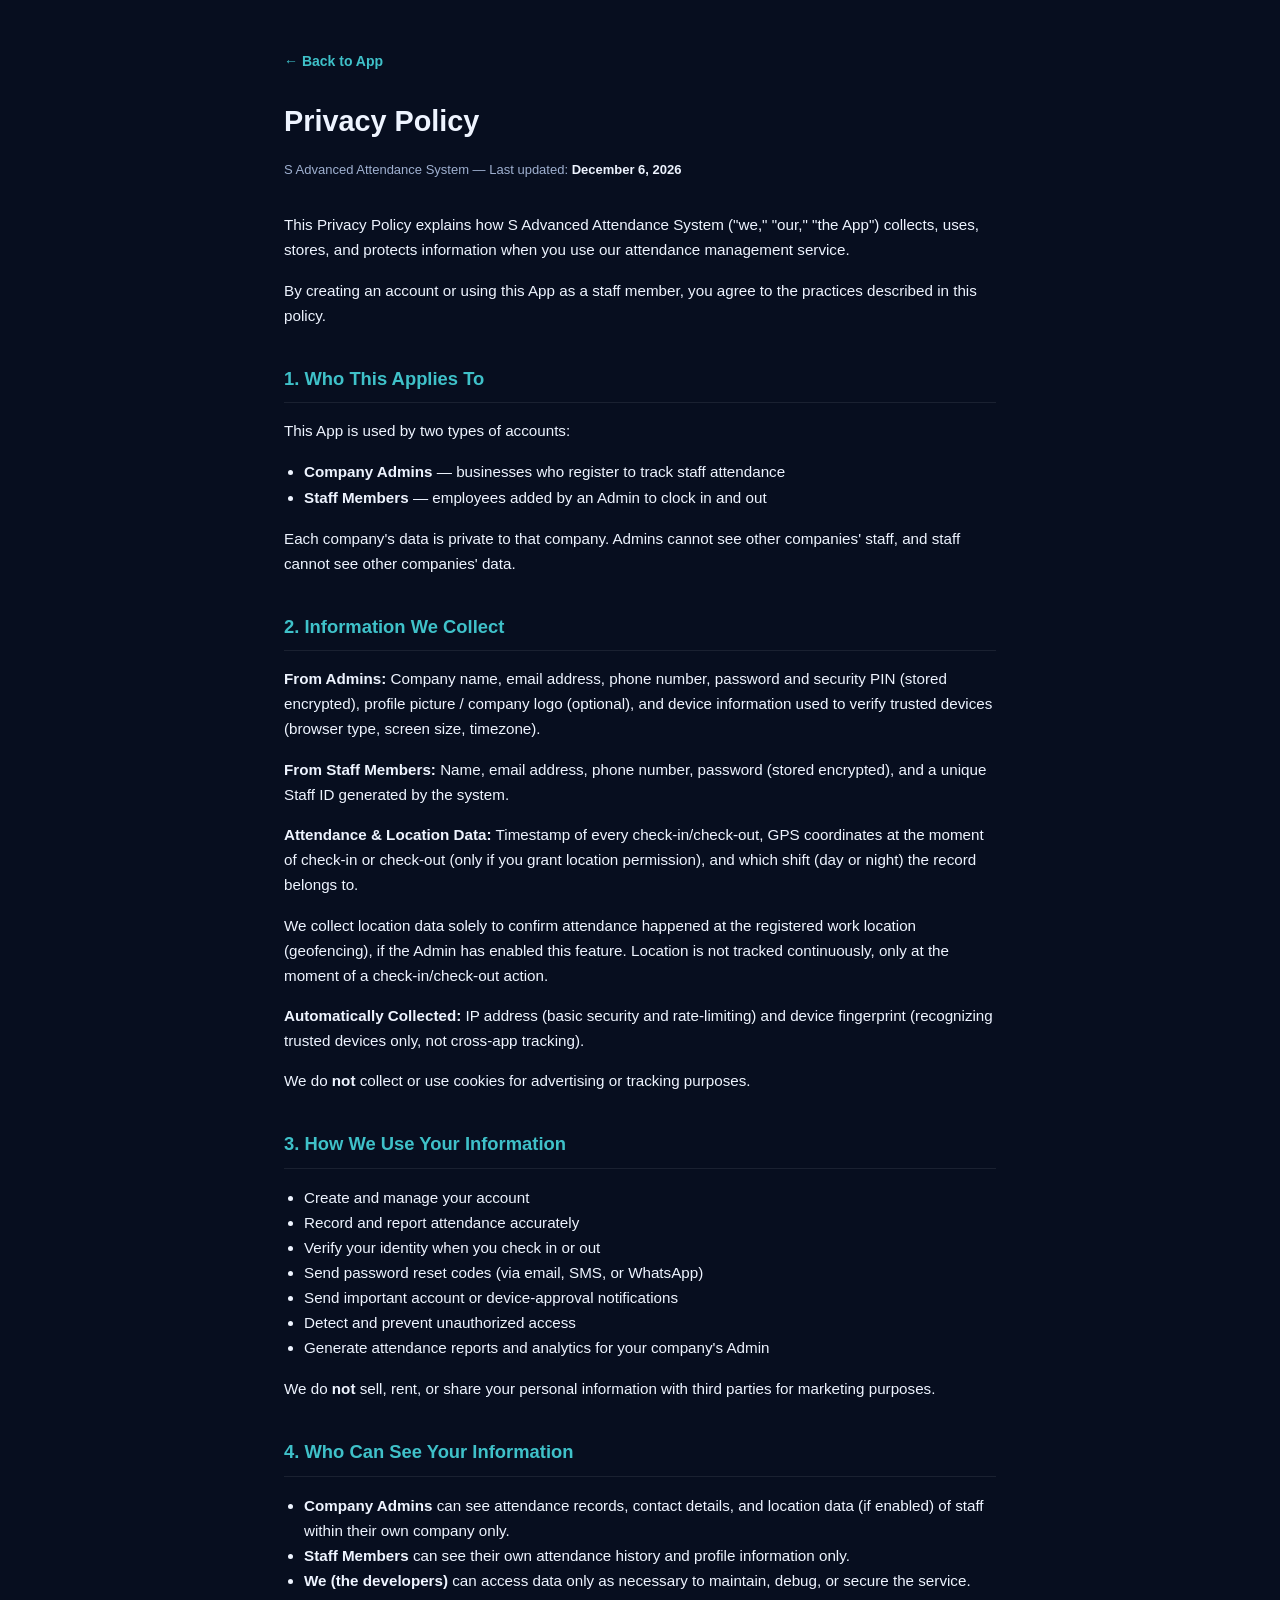
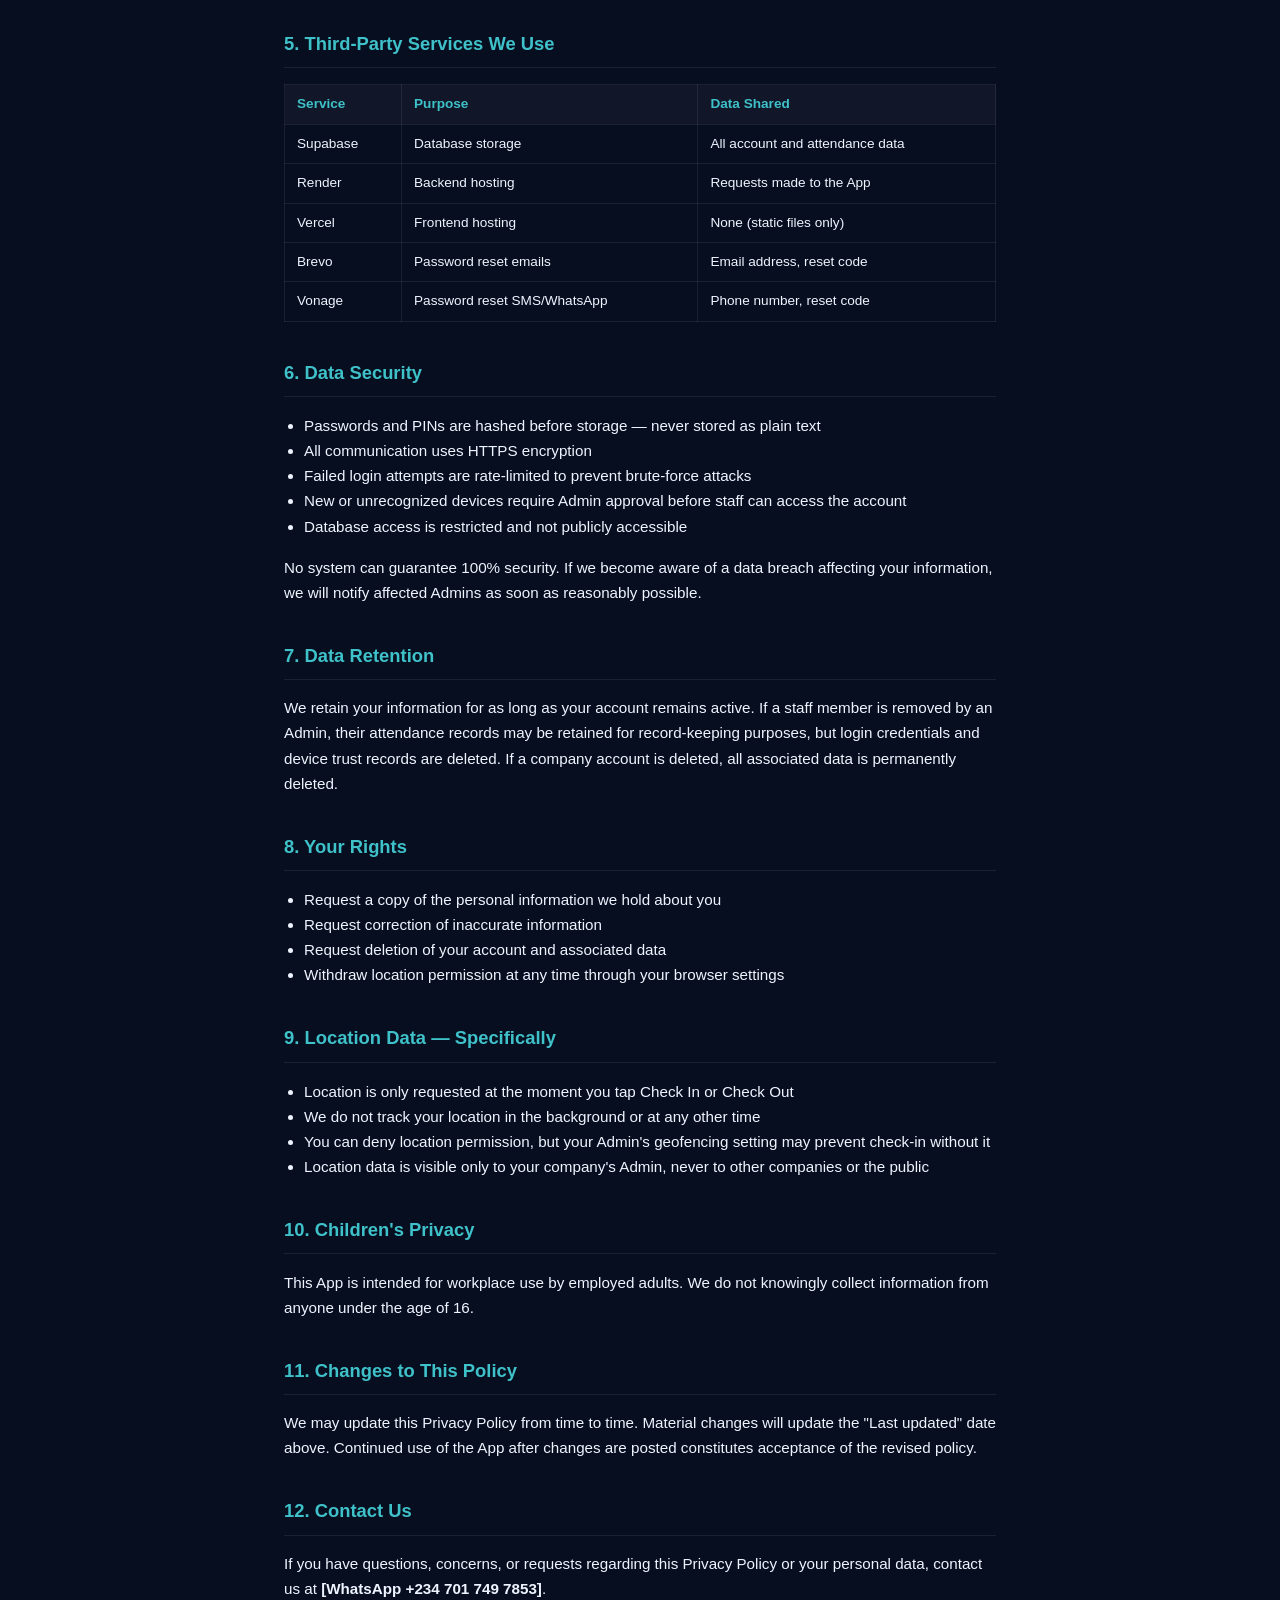
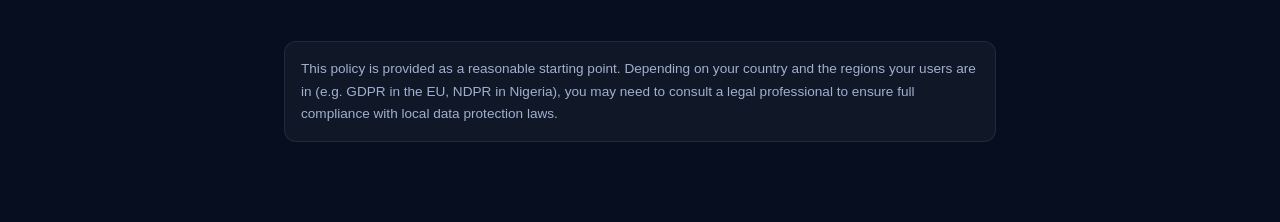
==== Privacy.HTML @ 0c115330 "Update app icon, fix geofence override bug, add PWA support" ====
<!DOCTYPE html>
<html lang="en">
<head>
<meta charset="UTF-8" />
<meta name="viewport" content="width=device-width, initial-scale=1.0" />
<title>Privacy Policy — S Advanced Attendance</title>
<link rel="icon" href="/favicon.ico" />
<style>
  :root {
    --bg: #070e1f; --glass: rgba(255,255,255,0.04); --glass-border: rgba(255,255,255,0.08);
    --text: #eef4ff; --text-muted: #9fb0d0; --accent: #3fc1c9; --accent-strong: #2fa8b0;
  }
  * { box-sizing: border-box; }
  body {
    margin: 0; background: var(--bg); color: var(--text);
    font-family: -apple-system, BlinkMacSystemFont, "Segoe UI", Roboto, sans-serif;
    line-height: 1.65;
  }
  .wrap { max-width: 760px; margin: 0 auto; padding: 48px 24px 80px; }
  .back { color: var(--accent); text-decoration: none; font-size: 14px; font-weight: 600; }
  .back:hover { text-decoration: underline; }
  h1 { font-size: 1.8rem; margin: 24px 0 4px; }
  .updated { color: var(--text-muted); font-size: 13px; margin-bottom: 32px; }
  h2 { font-size: 1.15rem; color: var(--accent); margin: 36px 0 12px; border-bottom: 1px solid var(--glass-border); padding-bottom: 8px; }
  p, li { color: var(--text); font-size: 0.95rem; }
  ul { padding-left: 20px; }
  table { width: 100%; border-collapse: collapse; margin: 16px 0; font-size: 0.85rem; }
  th, td { border: 1px solid var(--glass-border); padding: 8px 12px; text-align: left; }
  th { background: var(--glass); color: var(--accent); }
  strong { color: var(--text); }
  .note { background: var(--glass); border: 1px solid var(--glass-border); border-radius: 12px; padding: 16px; margin-top: 40px; font-size: 0.85rem; color: var(--text-muted); }
  hr { border: none; border-top: 1px solid var(--glass-border); margin: 32px 0; }
</style>
</head>
<body>
<div class="wrap">
  <a href="/" class="back">&larr; Back to App</a>
  <h1>Privacy Policy</h1>
  <p class="updated">S Advanced Attendance System — Last updated: <strong id="updated-date"></strong></p>

  <p>This Privacy Policy explains how S Advanced Attendance System ("we," "our," "the App") collects, uses, stores, and protects information when you use our attendance management service.</p>
  <p>By creating an account or using this App as a staff member, you agree to the practices described in this policy.</p>

  <h2>1. Who This Applies To</h2>
  <p>This App is used by two types of accounts:</p>
  <ul>
    <li><strong>Company Admins</strong> — businesses who register to track staff attendance</li>
    <li><strong>Staff Members</strong> — employees added by an Admin to clock in and out</li>
  </ul>
  <p>Each company's data is private to that company. Admins cannot see other companies' staff, and staff cannot see other companies' data.</p>

  <h2>2. Information We Collect</h2>
  <p><strong>From Admins:</strong> Company name, email address, phone number, password and security PIN (stored encrypted), profile picture / company logo (optional), and device information used to verify trusted devices (browser type, screen size, timezone).</p>
  <p><strong>From Staff Members:</strong> Name, email address, phone number, password (stored encrypted), and a unique Staff ID generated by the system.</p>
  <p><strong>Attendance & Location Data:</strong> Timestamp of every check-in/check-out, GPS coordinates at the moment of check-in or check-out (only if you grant location permission), and which shift (day or night) the record belongs to.</p>
  <p>We collect location data solely to confirm attendance happened at the registered work location (geofencing), if the Admin has enabled this feature. Location is not tracked continuously, only at the moment of a check-in/check-out action.</p>
  <p><strong>Automatically Collected:</strong> IP address (basic security and rate-limiting) and device fingerprint (recognizing trusted devices only, not cross-app tracking).</p>
  <p>We do <strong>not</strong> collect or use cookies for advertising or tracking purposes.</p>

  <h2>3. How We Use Your Information</h2>
  <ul>
    <li>Create and manage your account</li>
    <li>Record and report attendance accurately</li>
    <li>Verify your identity when you check in or out</li>
    <li>Send password reset codes (via email, SMS, or WhatsApp)</li>
    <li>Send important account or device-approval notifications</li>
    <li>Detect and prevent unauthorized access</li>
    <li>Generate attendance reports and analytics for your company's Admin</li>
  </ul>
  <p>We do <strong>not</strong> sell, rent, or share your personal information with third parties for marketing purposes.</p>

  <h2>4. Who Can See Your Information</h2>
  <ul>
    <li><strong>Company Admins</strong> can see attendance records, contact details, and location data (if enabled) of staff within their own company only.</li>
    <li><strong>Staff Members</strong> can see their own attendance history and profile information only.</li>
    <li><strong>We (the developers)</strong> can access data only as necessary to maintain, debug, or secure the service.</li>
  </ul>

  <h2>5. Third-Party Services We Use</h2>
  <table>
    <tr><th>Service</th><th>Purpose</th><th>Data Shared</th></tr>
    <tr><td>Supabase</td><td>Database storage</td><td>All account and attendance data</td></tr>
    <tr><td>Render</td><td>Backend hosting</td><td>Requests made to the App</td></tr>
    <tr><td>Vercel</td><td>Frontend hosting</td><td>None (static files only)</td></tr>
    <tr><td>Brevo</td><td>Password reset emails</td><td>Email address, reset code</td></tr>
    <tr><td>Vonage</td><td>Password reset SMS/WhatsApp</td><td>Phone number, reset code</td></tr>
  </table>

  <h2>6. Data Security</h2>
  <ul>
    <li>Passwords and PINs are hashed before storage — never stored as plain text</li>
    <li>All communication uses HTTPS encryption</li>
    <li>Failed login attempts are rate-limited to prevent brute-force attacks</li>
    <li>New or unrecognized devices require Admin approval before staff can access the account</li>
    <li>Database access is restricted and not publicly accessible</li>
  </ul>
  <p>No system can guarantee 100% security. If we become aware of a data breach affecting your information, we will notify affected Admins as soon as reasonably possible.</p>

  <h2>7. Data Retention</h2>
  <p>We retain your information for as long as your account remains active. If a staff member is removed by an Admin, their attendance records may be retained for record-keeping purposes, but login credentials and device trust records are deleted. If a company account is deleted, all associated data is permanently deleted.</p>

  <h2>8. Your Rights</h2>
  <ul>
    <li>Request a copy of the personal information we hold about you</li>
    <li>Request correction of inaccurate information</li>
    <li>Request deletion of your account and associated data</li>
    <li>Withdraw location permission at any time through your browser settings</li>
  </ul>

  <h2>9. Location Data — Specifically</h2>
  <ul>
    <li>Location is only requested at the moment you tap Check In or Check Out</li>
    <li>We do not track your location in the background or at any other time</li>
    <li>You can deny location permission, but your Admin's geofencing setting may prevent check-in without it</li>
    <li>Location data is visible only to your company's Admin, never to other companies or the public</li>
  </ul>

  <h2>10. Children's Privacy</h2>
  <p>This App is intended for workplace use by employed adults. We do not knowingly collect information from anyone under the age of 16.</p>

  <h2>11. Changes to This Policy</h2>
  <p>We may update this Privacy Policy from time to time. Material changes will update the "Last updated" date above. Continued use of the App after changes are posted constitutes acceptance of the revised policy.</p>

  <h2>12. Contact Us</h2>
  <p>If you have questions, concerns, or requests regarding this Privacy Policy or your personal data, contact us at <strong>[WhatsApp +234 701 749 7853]</strong>.</p>

  <div class="note">
    This policy is provided as a reasonable starting point. Depending on your country and the regions your users are in (e.g. GDPR in the EU, NDPR in Nigeria), you may need to consult a legal professional to ensure full compliance with local data protection laws.
  </div>
</div>
<script>
  document.getElementById("updated-date").textContent = new Date().toLocaleDateString("en-US", { year: "numeric", month: "long", day: "numeric" });
</script>
</body>
</html>
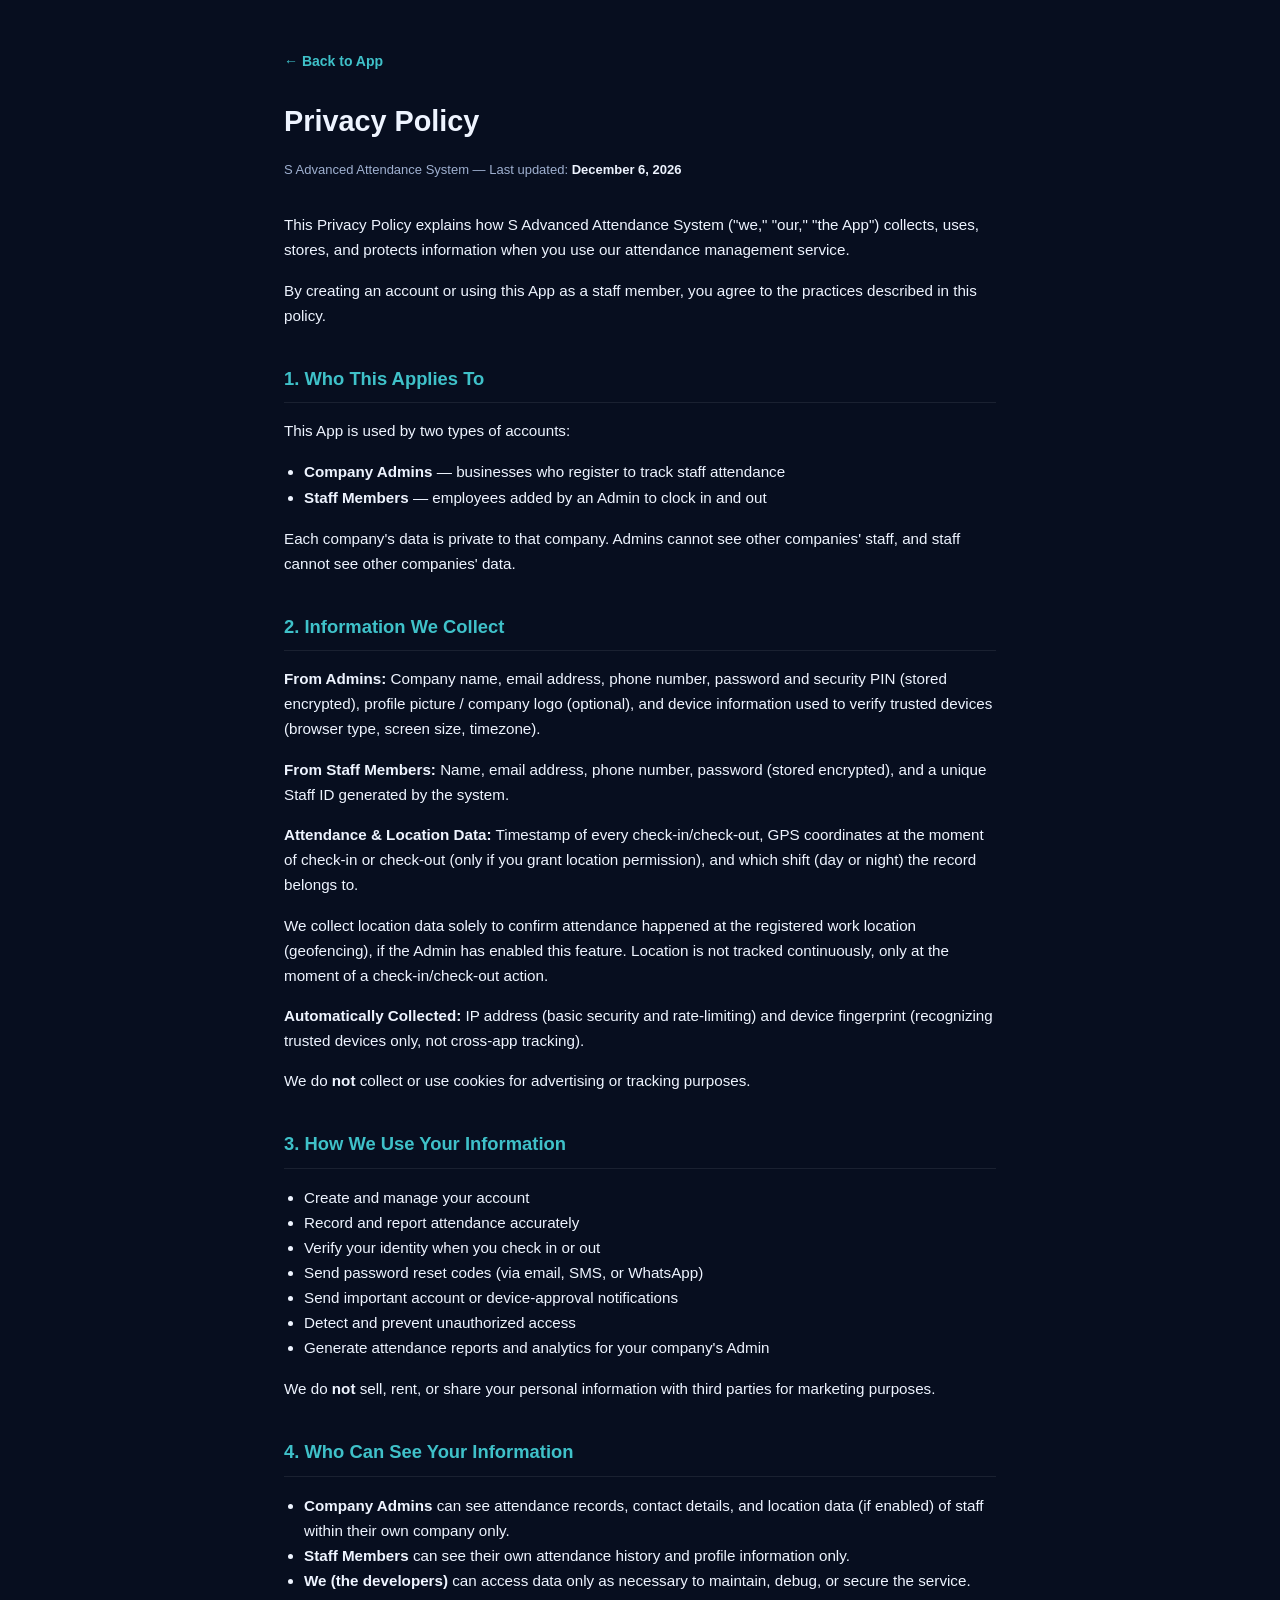
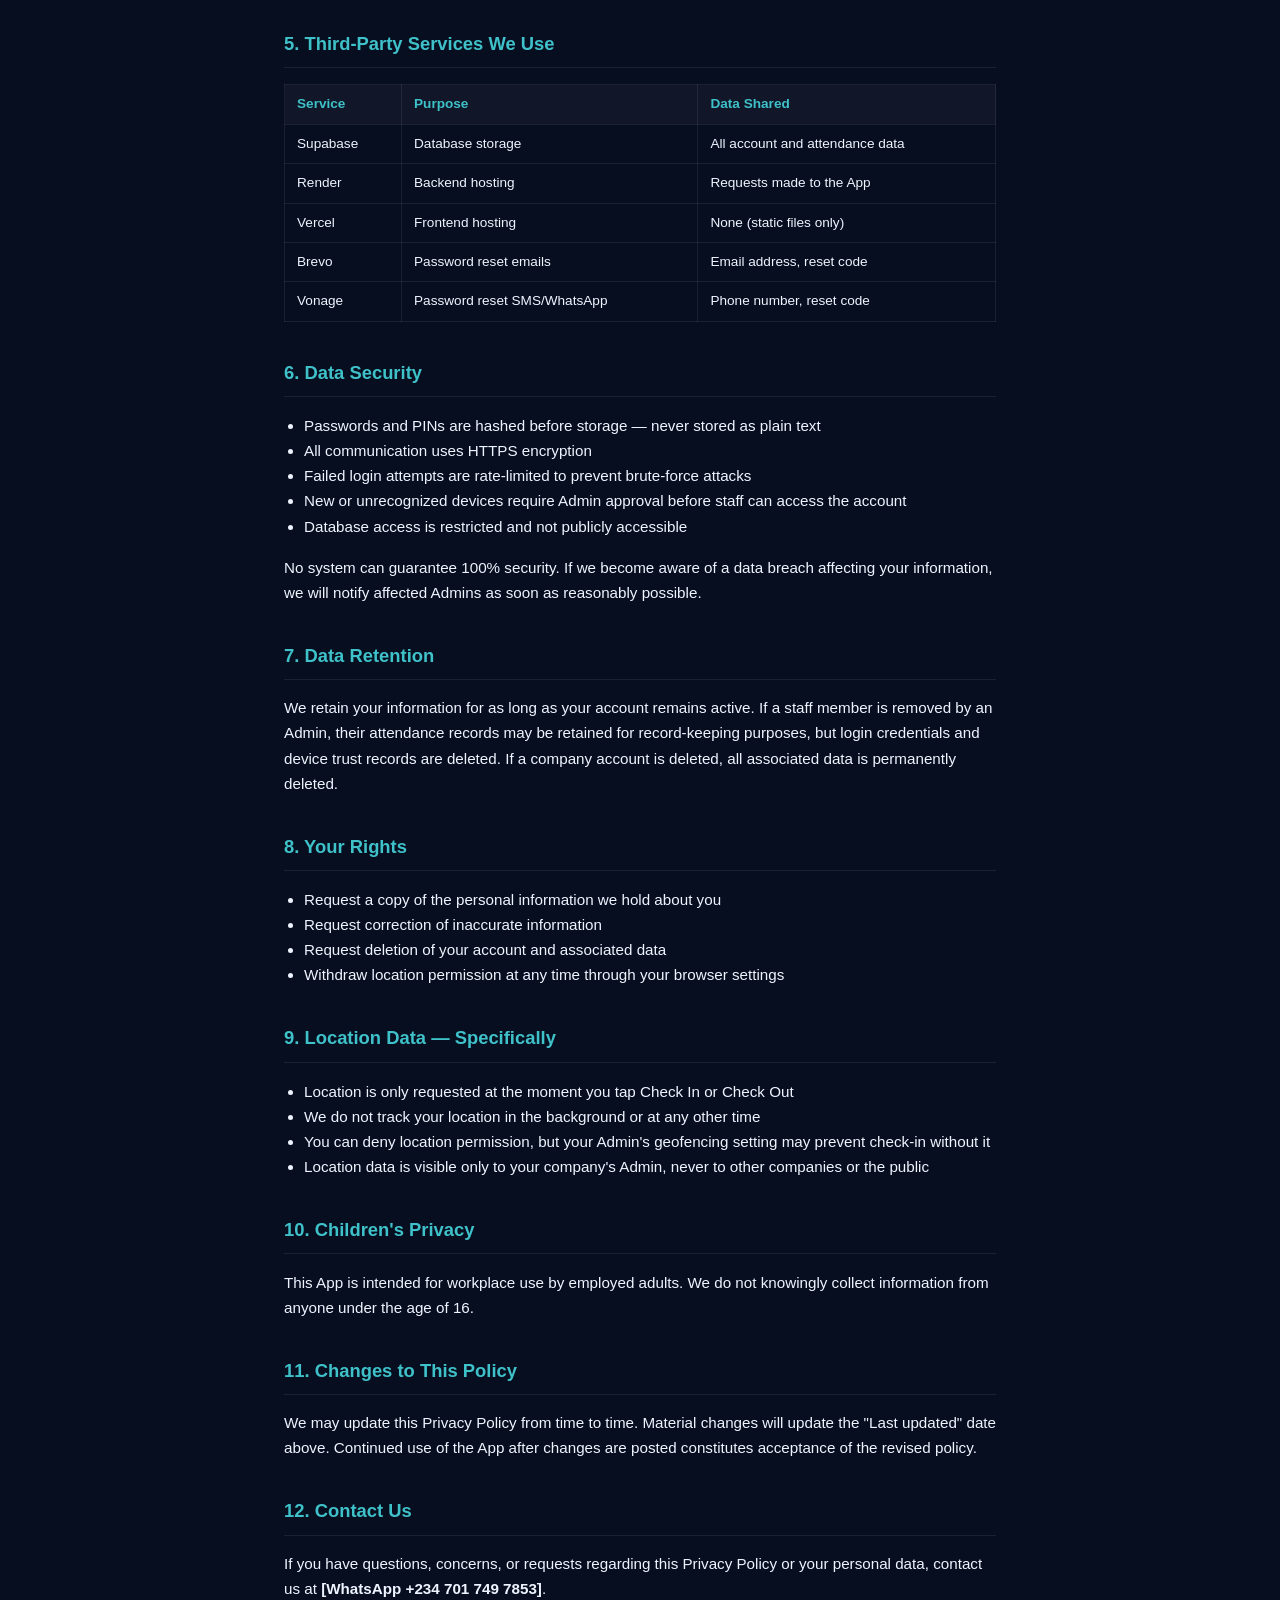
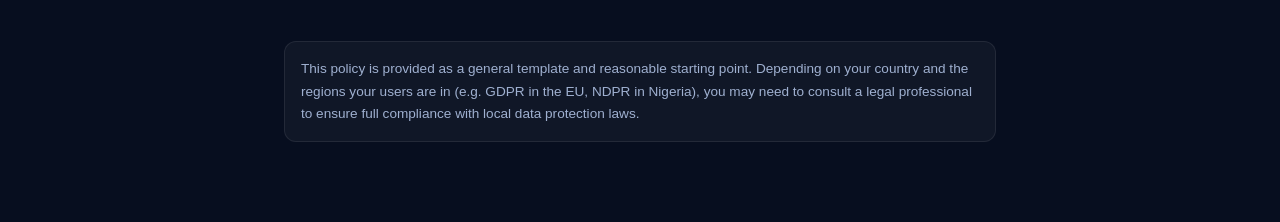
==== commit fed61604: "Update app icon, fix geofence override bug, add PWA support" ====
--- a/Privacy.HTML
+++ b/Privacy.HTML
@@ -125,7 +125,7 @@
   <p>If you have questions, concerns, or requests regarding this Privacy Policy or your personal data, contact us at <strong>[WhatsApp +234 701 749 7853]</strong>.</p>
 
   <div class="note">
-    This policy is provided as a reasonable starting point. Depending on your country and the regions your users are in (e.g. GDPR in the EU, NDPR in Nigeria), you may need to consult a legal professional to ensure full compliance with local data protection laws.
+    This policy is provided as a general template and reasonable starting point. Depending on your country and the regions your users are in (e.g. GDPR in the EU, NDPR in Nigeria), you may need to consult a legal professional to ensure full compliance with local data protection laws.
   </div>
 </div>
 <script>
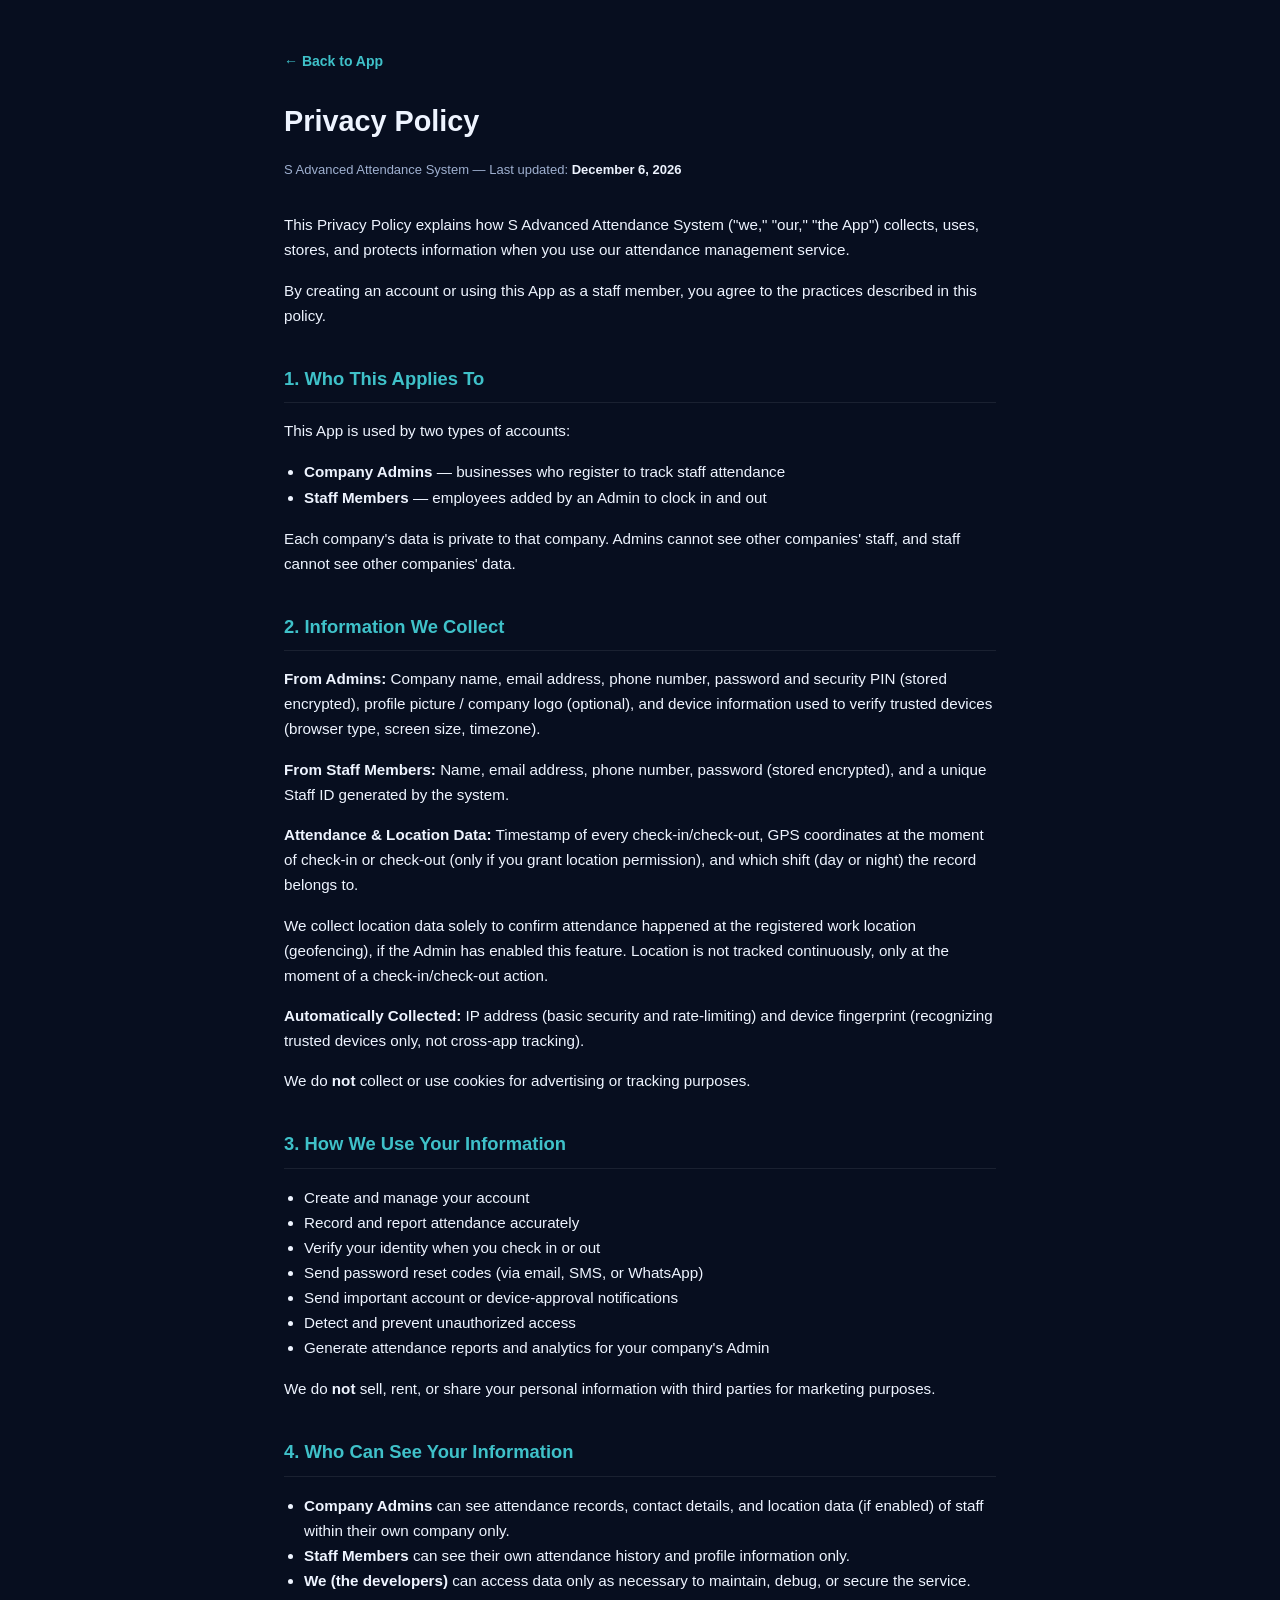
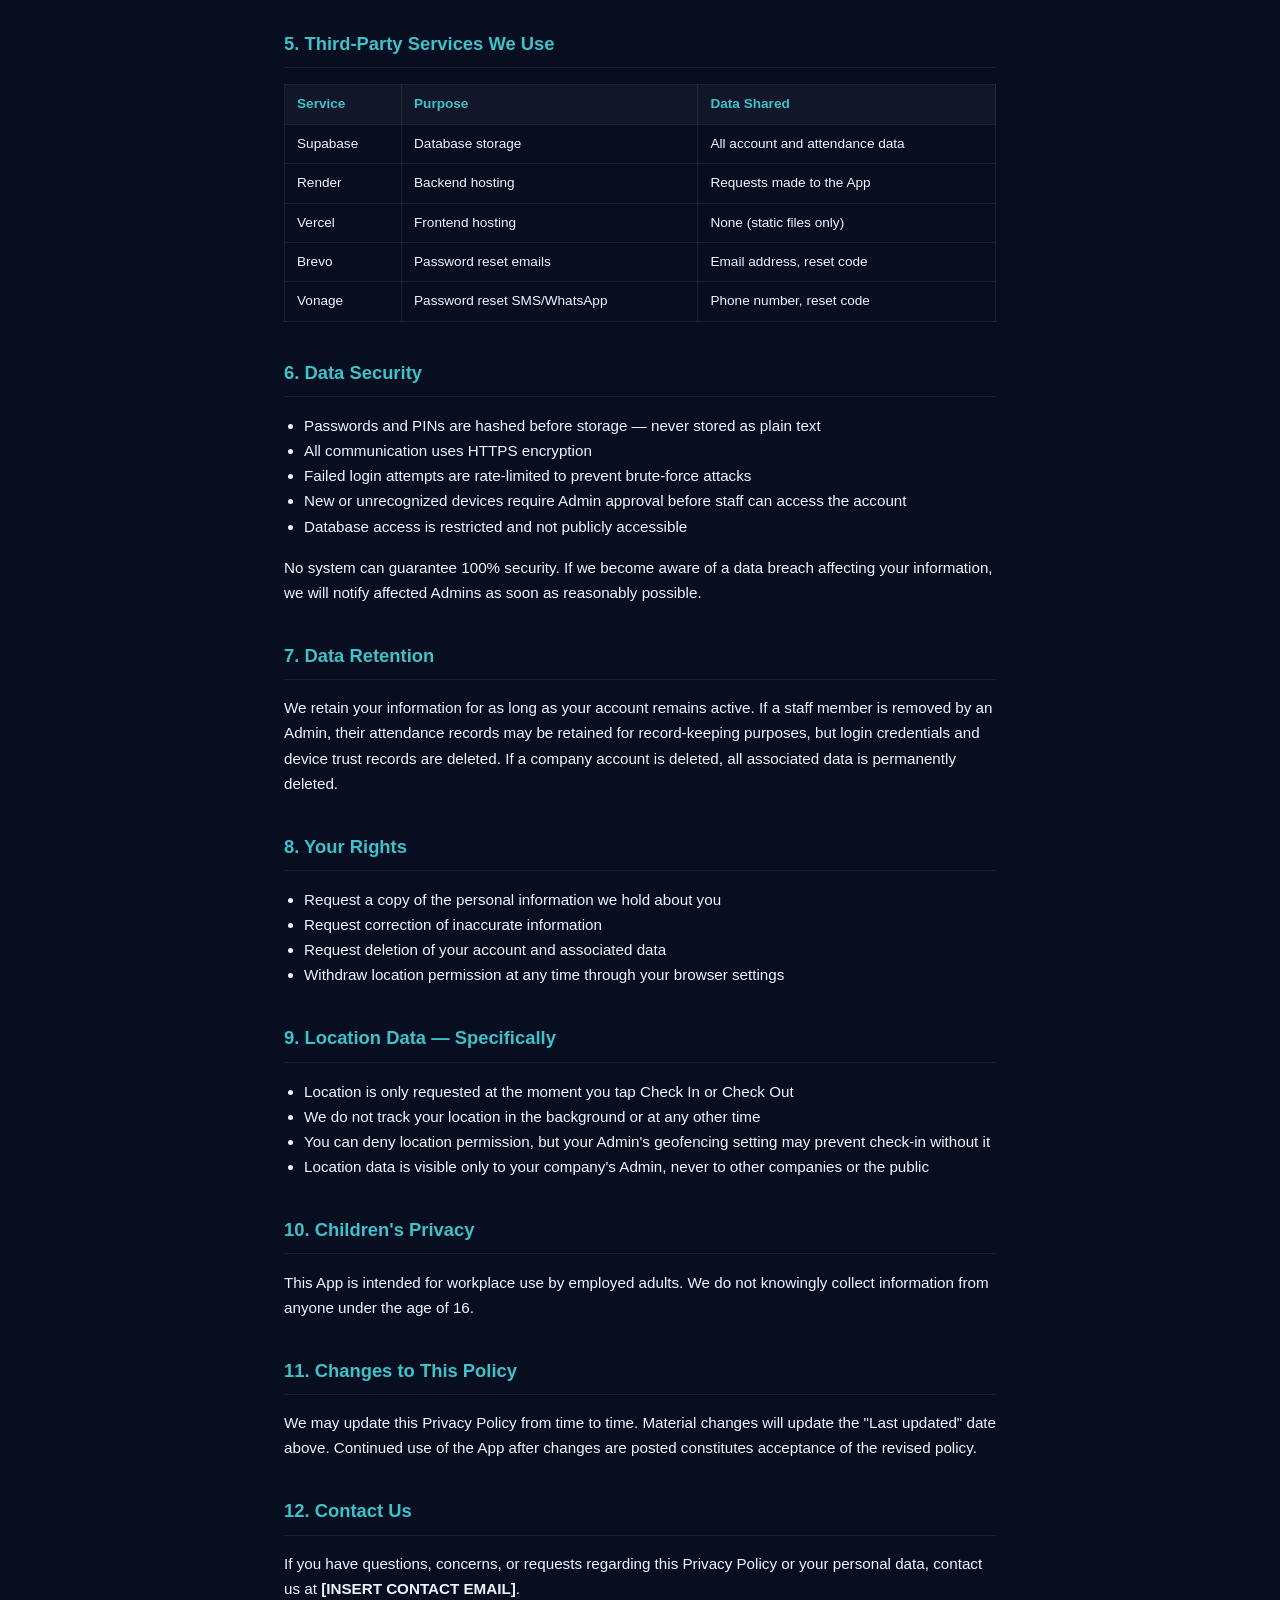
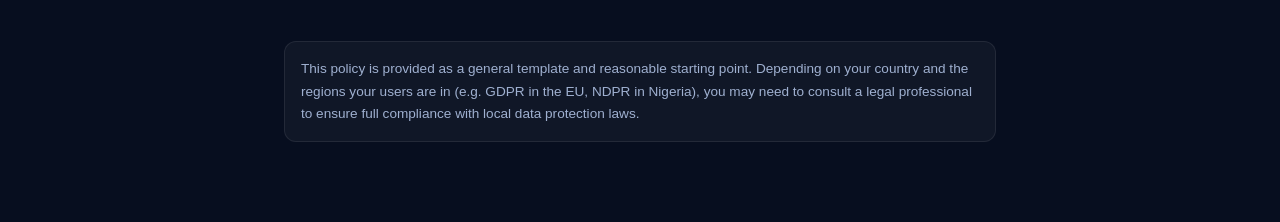
==== commit 990a2322: "privacy.html" ====
--- a/Privacy.HTML
+++ b/Privacy.HTML
@@ -122,7 +122,7 @@
   <p>We may update this Privacy Policy from time to time. Material changes will update the "Last updated" date above. Continued use of the App after changes are posted constitutes acceptance of the revised policy.</p>
 
   <h2>12. Contact Us</h2>
-  <p>If you have questions, concerns, or requests regarding this Privacy Policy or your personal data, contact us at <strong>[WhatsApp +234 701 749 7853]</strong>.</p>
+  <p>If you have questions, concerns, or requests regarding this Privacy Policy or your personal data, contact us at <strong>[INSERT CONTACT EMAIL]</strong>.</p>
 
   <div class="note">
     This policy is provided as a general template and reasonable starting point. Depending on your country and the regions your users are in (e.g. GDPR in the EU, NDPR in Nigeria), you may need to consult a legal professional to ensure full compliance with local data protection laws.
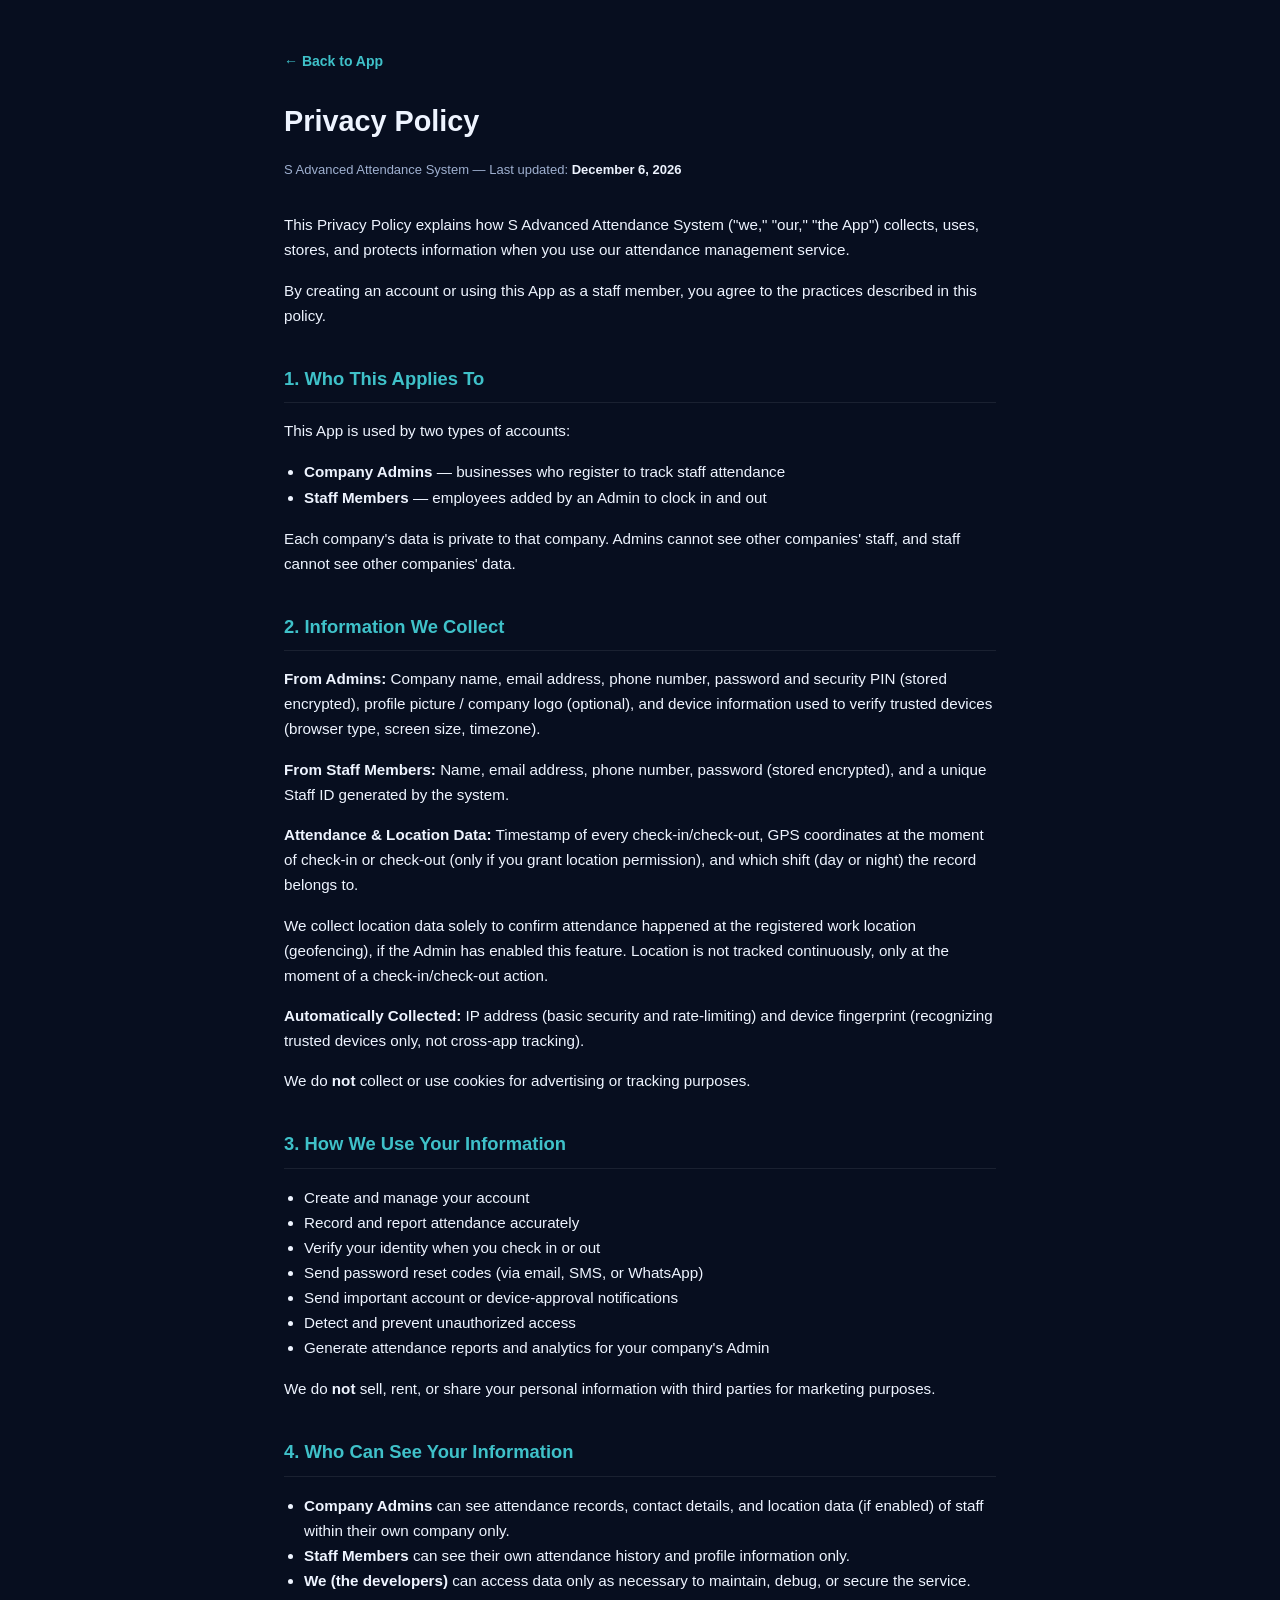
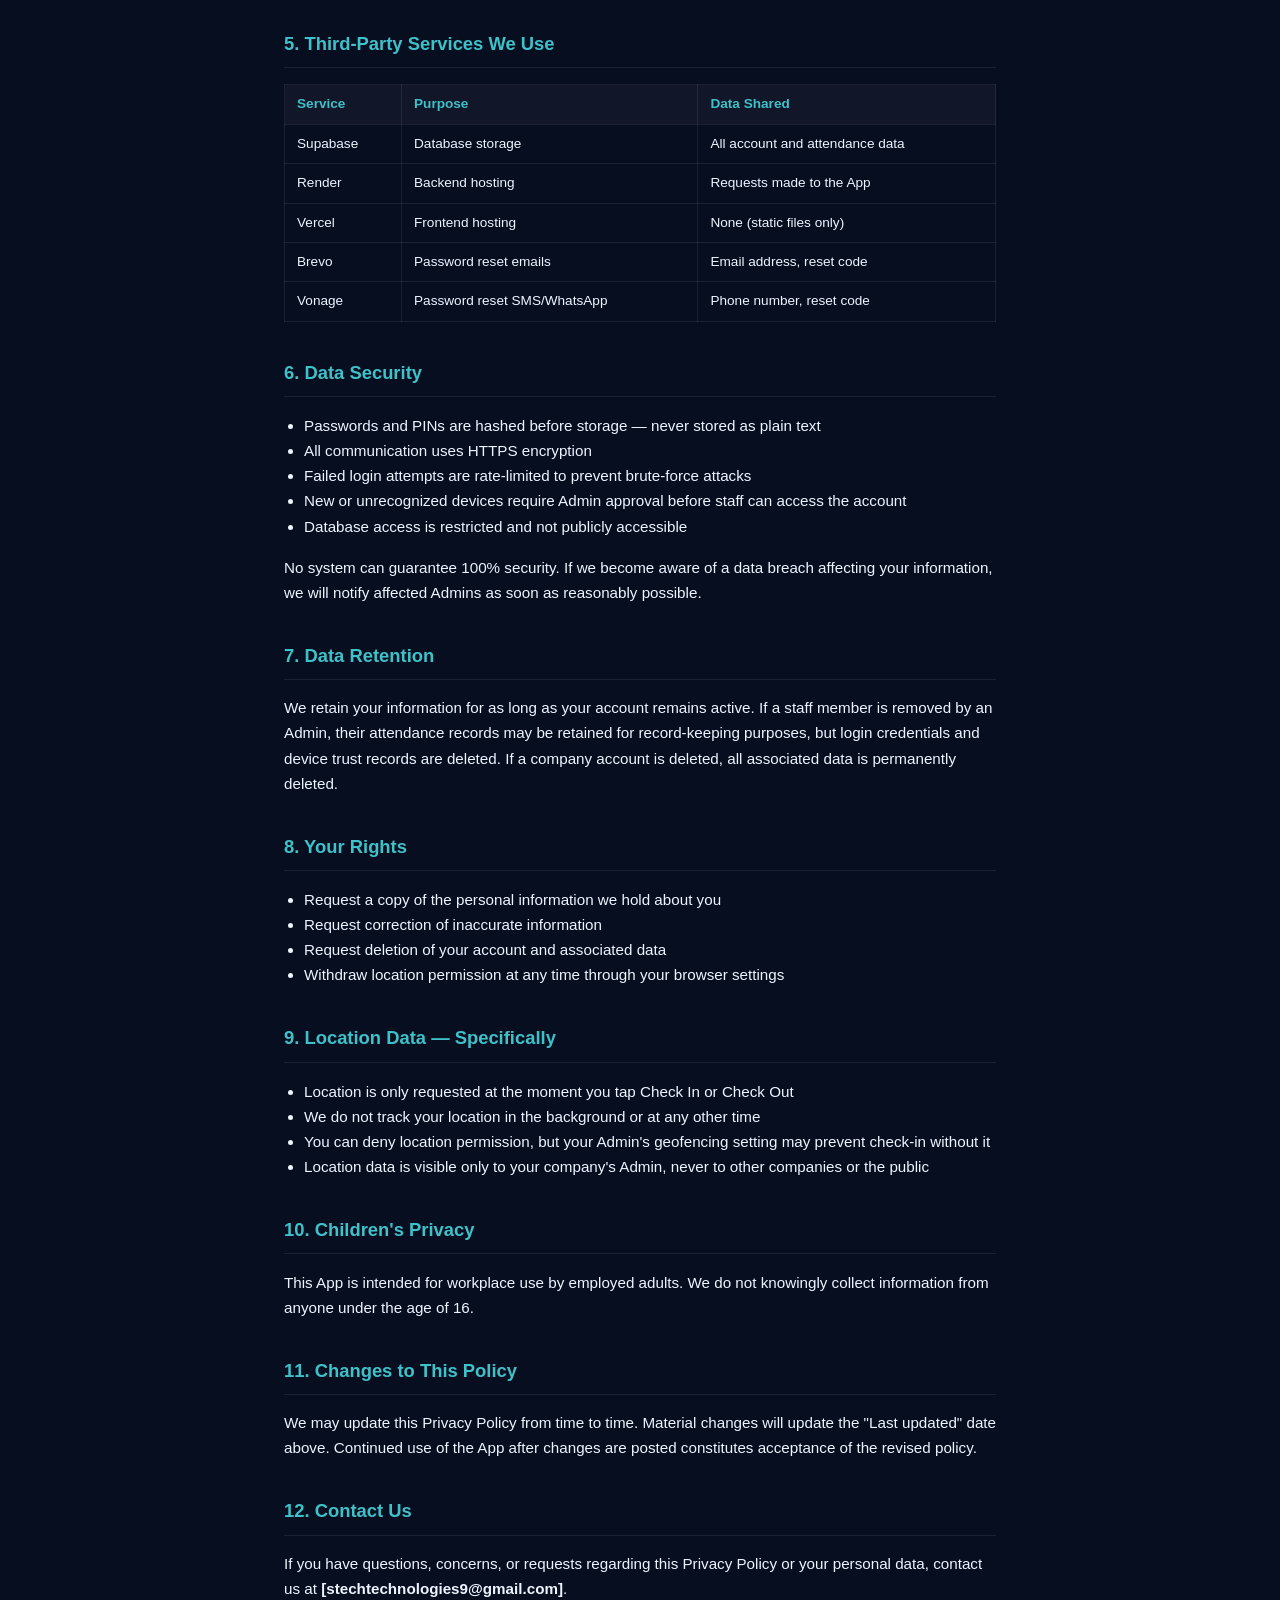
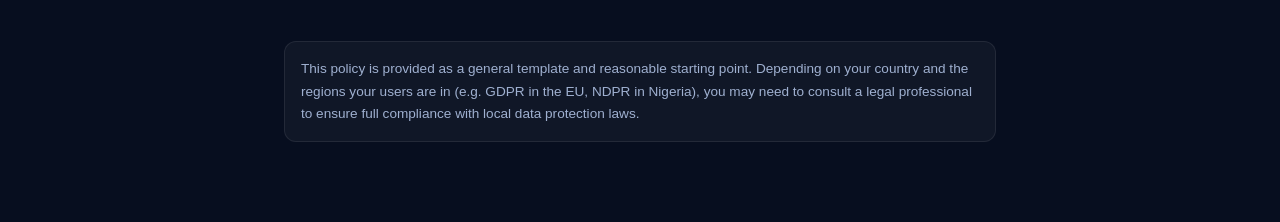
==== commit fa8f2319: "manifest.json" ====
--- a/Privacy.HTML
+++ b/Privacy.HTML
@@ -122,7 +122,7 @@
   <p>We may update this Privacy Policy from time to time. Material changes will update the "Last updated" date above. Continued use of the App after changes are posted constitutes acceptance of the revised policy.</p>
 
   <h2>12. Contact Us</h2>
-  <p>If you have questions, concerns, or requests regarding this Privacy Policy or your personal data, contact us at <strong>[INSERT CONTACT EMAIL]</strong>.</p>
+  <p>If you have questions, concerns, or requests regarding this Privacy Policy or your personal data, contact us at <strong>[stechtechnologies9@gmail.com]</strong>.</p>
 
   <div class="note">
     This policy is provided as a general template and reasonable starting point. Depending on your country and the regions your users are in (e.g. GDPR in the EU, NDPR in Nigeria), you may need to consult a legal professional to ensure full compliance with local data protection laws.
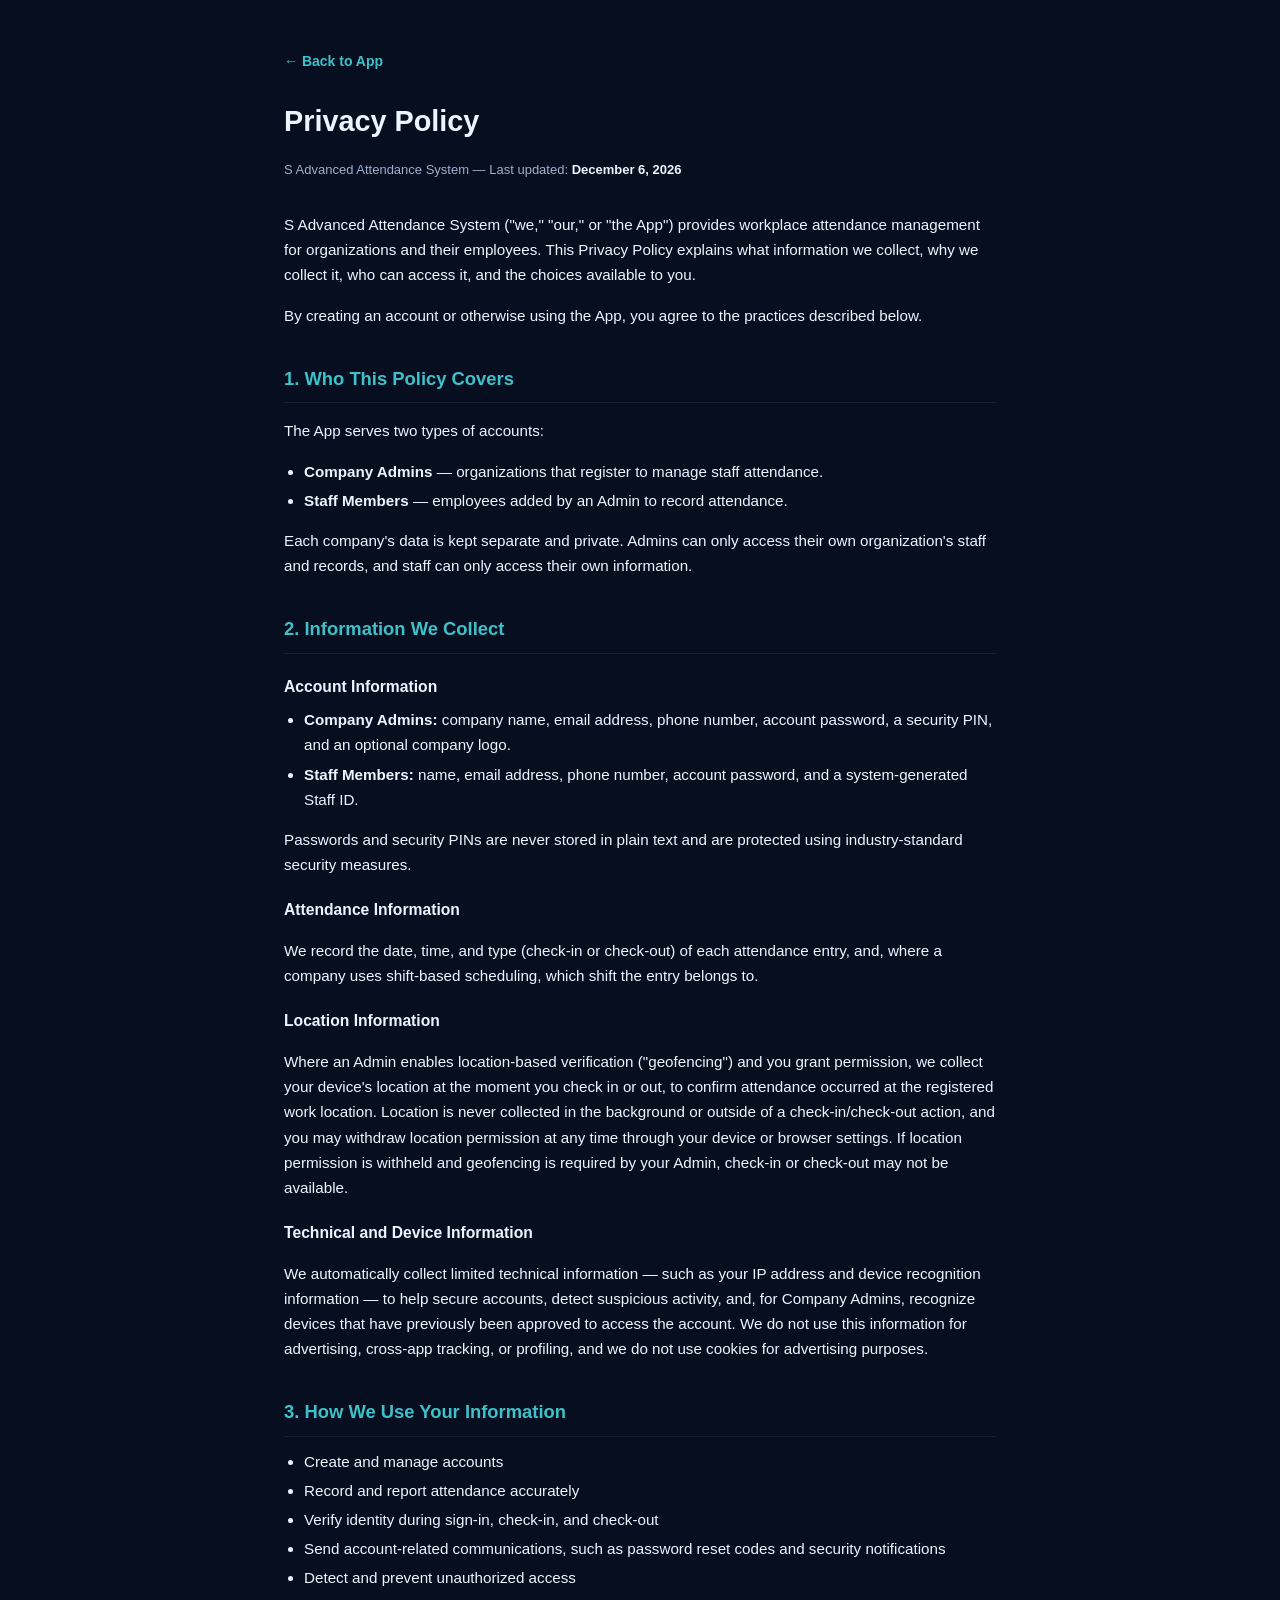
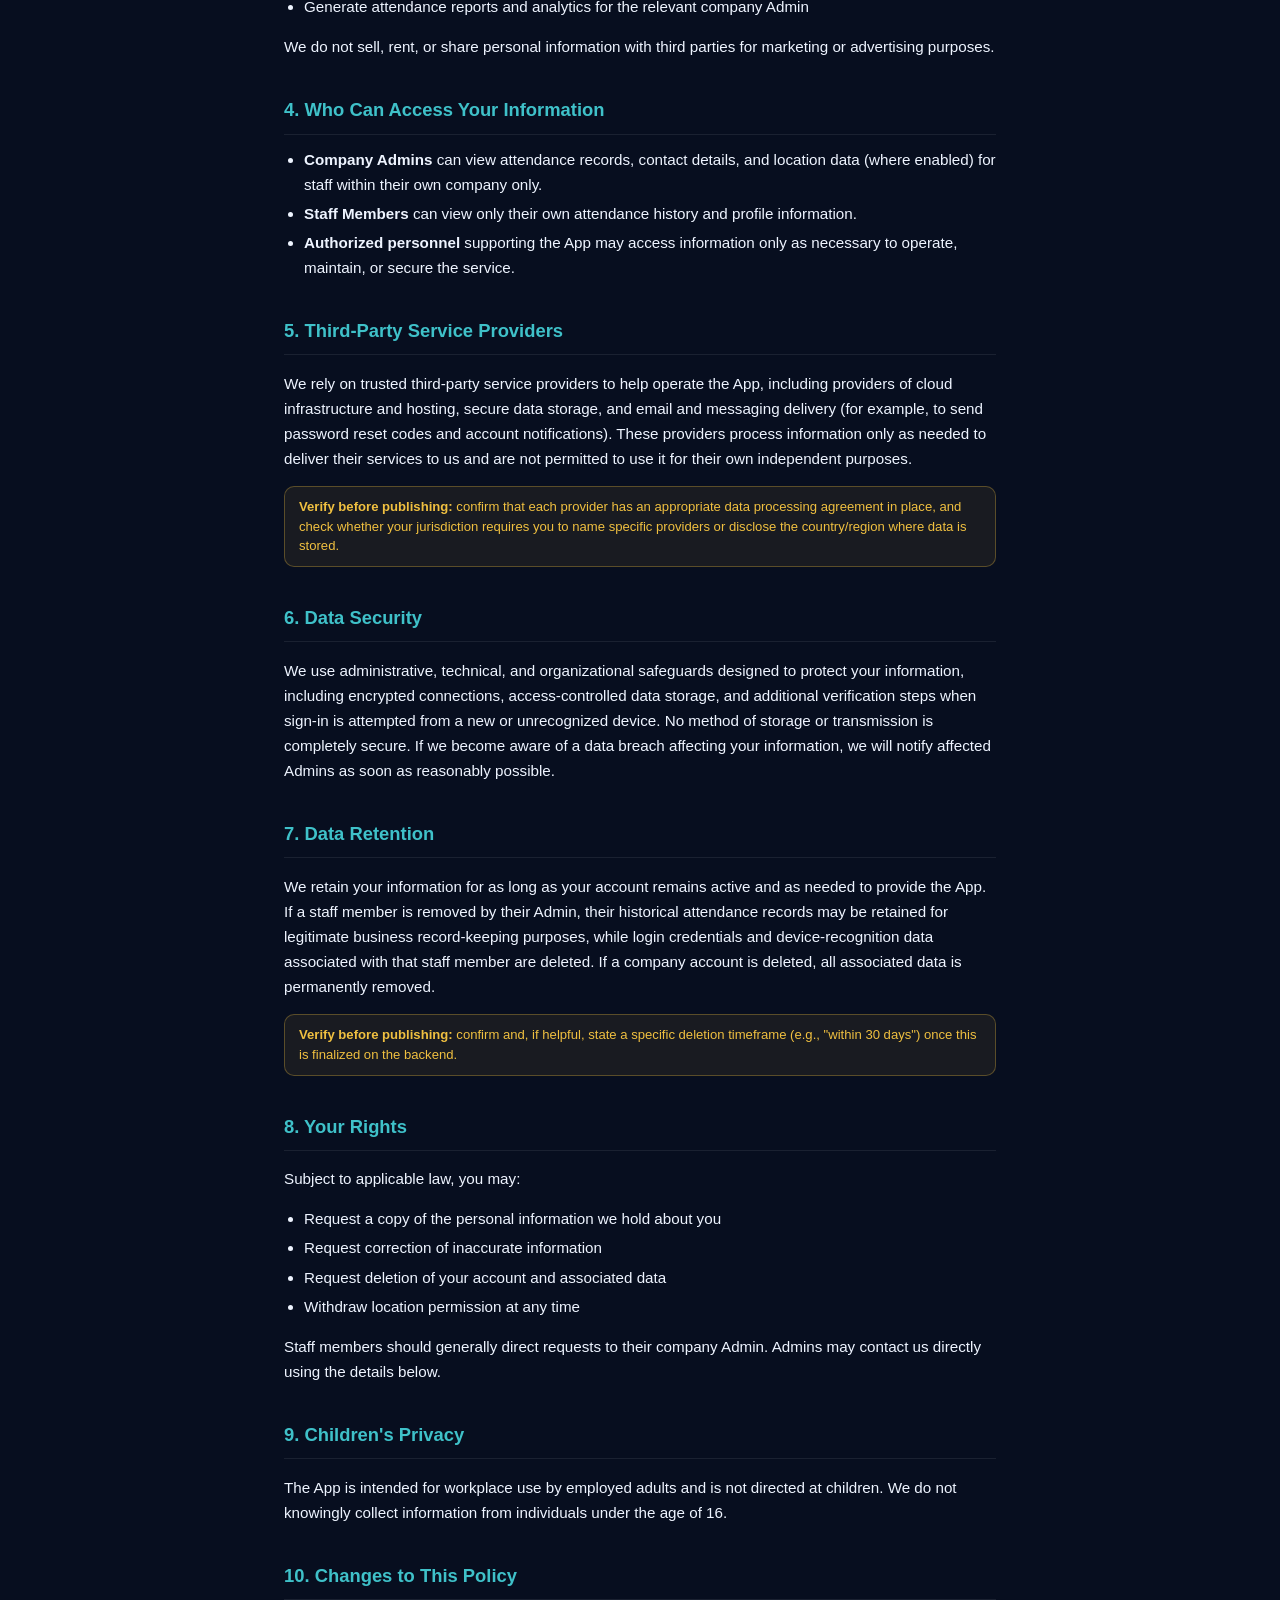
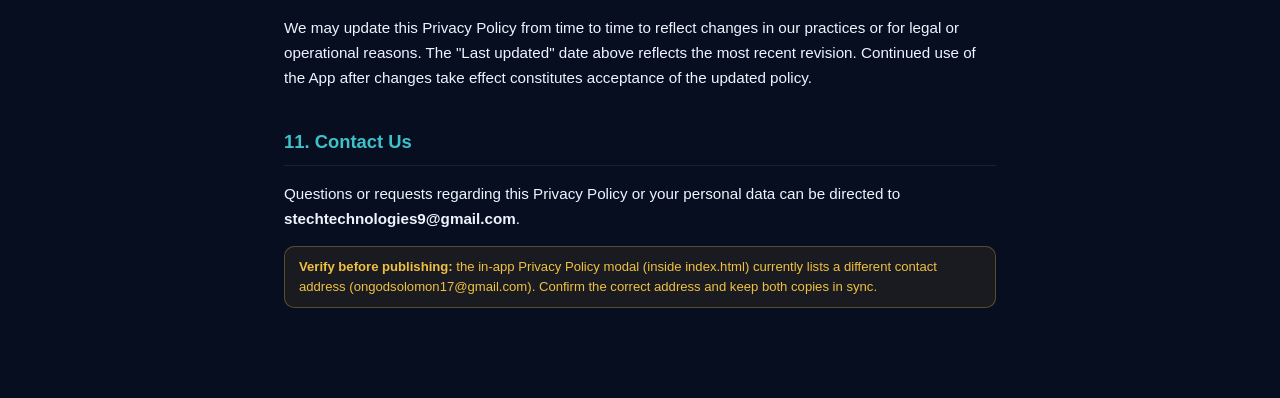
==== commit 1c90feaa: "update app responsive" ====
--- a/Privacy.HTML
+++ b/Privacy.HTML
@@ -9,6 +9,7 @@
   :root {
     --bg: #070e1f; --glass: rgba(255,255,255,0.04); --glass-border: rgba(255,255,255,0.08);
     --text: #eef4ff; --text-muted: #9fb0d0; --accent: #3fc1c9; --accent-strong: #2fa8b0;
+    --flag: #f0c040; --flag-bg: rgba(240,192,64,0.08); --flag-border: rgba(240,192,64,0.3);
   }
   * { box-sizing: border-box; }
   body {
@@ -22,14 +23,23 @@
   h1 { font-size: 1.8rem; margin: 24px 0 4px; }
   .updated { color: var(--text-muted); font-size: 13px; margin-bottom: 32px; }
   h2 { font-size: 1.15rem; color: var(--accent); margin: 36px 0 12px; border-bottom: 1px solid var(--glass-border); padding-bottom: 8px; }
+  h3 { font-size: 0.98rem; color: var(--text); margin: 20px 0 8px; }
   p, li { color: var(--text); font-size: 0.95rem; }
-  ul { padding-left: 20px; }
-  table { width: 100%; border-collapse: collapse; margin: 16px 0; font-size: 0.85rem; }
-  th, td { border: 1px solid var(--glass-border); padding: 8px 12px; text-align: left; }
-  th { background: var(--glass); color: var(--accent); }
+  ul { padding-left: 20px; margin: 8px 0; }
+  li { margin: 4px 0; }
   strong { color: var(--text); }
-  .note { background: var(--glass); border: 1px solid var(--glass-border); border-radius: 12px; padding: 16px; margin-top: 40px; font-size: 0.85rem; color: var(--text-muted); }
   hr { border: none; border-top: 1px solid var(--glass-border); margin: 32px 0; }
+  .flag {
+    background: var(--flag-bg); border: 1px solid var(--flag-border); color: var(--flag);
+    border-radius: 10px; padding: 10px 14px; margin: 10px 0; font-size: 0.82rem; line-height: 1.5;
+  }
+  .flag strong { color: var(--flag); }
+  @media (max-width: 480px) {
+    .wrap { padding: 32px 16px 60px; }
+    h1 { font-size: 1.5rem; }
+    h2 { font-size: 1.05rem; }
+    p, li { font-size: 0.9rem; }
+  }
 </style>
 </head>
 <body>
@@ -38,95 +48,84 @@
   <h1>Privacy Policy</h1>
   <p class="updated">S Advanced Attendance System — Last updated: <strong id="updated-date"></strong></p>
 
-  <p>This Privacy Policy explains how S Advanced Attendance System ("we," "our," "the App") collects, uses, stores, and protects information when you use our attendance management service.</p>
-  <p>By creating an account or using this App as a staff member, you agree to the practices described in this policy.</p>
+  <p>S Advanced Attendance System ("we," "our," or "the App") provides workplace attendance management for organizations and their employees. This Privacy Policy explains what information we collect, why we collect it, who can access it, and the choices available to you.</p>
+  <p>By creating an account or otherwise using the App, you agree to the practices described below.</p>
 
-  <h2>1. Who This Applies To</h2>
-  <p>This App is used by two types of accounts:</p>
+  <h2>1. Who This Policy Covers</h2>
+  <p>The App serves two types of accounts:</p>
   <ul>
-    <li><strong>Company Admins</strong> — businesses who register to track staff attendance</li>
-    <li><strong>Staff Members</strong> — employees added by an Admin to clock in and out</li>
+    <li><strong>Company Admins</strong> — organizations that register to manage staff attendance.</li>
+    <li><strong>Staff Members</strong> — employees added by an Admin to record attendance.</li>
   </ul>
-  <p>Each company's data is private to that company. Admins cannot see other companies' staff, and staff cannot see other companies' data.</p>
+  <p>Each company's data is kept separate and private. Admins can only access their own organization's staff and records, and staff can only access their own information.</p>
 
   <h2>2. Information We Collect</h2>
-  <p><strong>From Admins:</strong> Company name, email address, phone number, password and security PIN (stored encrypted), profile picture / company logo (optional), and device information used to verify trusted devices (browser type, screen size, timezone).</p>
-  <p><strong>From Staff Members:</strong> Name, email address, phone number, password (stored encrypted), and a unique Staff ID generated by the system.</p>
-  <p><strong>Attendance & Location Data:</strong> Timestamp of every check-in/check-out, GPS coordinates at the moment of check-in or check-out (only if you grant location permission), and which shift (day or night) the record belongs to.</p>
-  <p>We collect location data solely to confirm attendance happened at the registered work location (geofencing), if the Admin has enabled this feature. Location is not tracked continuously, only at the moment of a check-in/check-out action.</p>
-  <p><strong>Automatically Collected:</strong> IP address (basic security and rate-limiting) and device fingerprint (recognizing trusted devices only, not cross-app tracking).</p>
-  <p>We do <strong>not</strong> collect or use cookies for advertising or tracking purposes.</p>
+
+  <h3>Account Information</h3>
+  <ul>
+    <li><strong>Company Admins:</strong> company name, email address, phone number, account password, a security PIN, and an optional company logo.</li>
+    <li><strong>Staff Members:</strong> name, email address, phone number, account password, and a system-generated Staff ID.</li>
+  </ul>
+  <p>Passwords and security PINs are never stored in plain text and are protected using industry-standard security measures.</p>
+
+  <h3>Attendance Information</h3>
+  <p>We record the date, time, and type (check-in or check-out) of each attendance entry, and, where a company uses shift-based scheduling, which shift the entry belongs to.</p>
+
+  <h3>Location Information</h3>
+  <p>Where an Admin enables location-based verification ("geofencing") and you grant permission, we collect your device's location at the moment you check in or out, to confirm attendance occurred at the registered work location. Location is never collected in the background or outside of a check-in/check-out action, and you may withdraw location permission at any time through your device or browser settings. If location permission is withheld and geofencing is required by your Admin, check-in or check-out may not be available.</p>
+
+  <h3>Technical and Device Information</h3>
+  <p>We automatically collect limited technical information — such as your IP address and device recognition information — to help secure accounts, detect suspicious activity, and, for Company Admins, recognize devices that have previously been approved to access the account. We do not use this information for advertising, cross-app tracking, or profiling, and we do not use cookies for advertising purposes.</p>
 
   <h2>3. How We Use Your Information</h2>
   <ul>
-    <li>Create and manage your account</li>
+    <li>Create and manage accounts</li>
     <li>Record and report attendance accurately</li>
-    <li>Verify your identity when you check in or out</li>
-    <li>Send password reset codes (via email, SMS, or WhatsApp)</li>
-    <li>Send important account or device-approval notifications</li>
+    <li>Verify identity during sign-in, check-in, and check-out</li>
+    <li>Send account-related communications, such as password reset codes and security notifications</li>
     <li>Detect and prevent unauthorized access</li>
-    <li>Generate attendance reports and analytics for your company's Admin</li>
+    <li>Generate attendance reports and analytics for the relevant company Admin</li>
   </ul>
-  <p>We do <strong>not</strong> sell, rent, or share your personal information with third parties for marketing purposes.</p>
+  <p>We do not sell, rent, or share personal information with third parties for marketing or advertising purposes.</p>
 
-  <h2>4. Who Can See Your Information</h2>
+  <h2>4. Who Can Access Your Information</h2>
   <ul>
-    <li><strong>Company Admins</strong> can see attendance records, contact details, and location data (if enabled) of staff within their own company only.</li>
-    <li><strong>Staff Members</strong> can see their own attendance history and profile information only.</li>
-    <li><strong>We (the developers)</strong> can access data only as necessary to maintain, debug, or secure the service.</li>
+    <li><strong>Company Admins</strong> can view attendance records, contact details, and location data (where enabled) for staff within their own company only.</li>
+    <li><strong>Staff Members</strong> can view only their own attendance history and profile information.</li>
+    <li><strong>Authorized personnel</strong> supporting the App may access information only as necessary to operate, maintain, or secure the service.</li>
   </ul>
 
-  <h2>5. Third-Party Services We Use</h2>
-  <table>
-    <tr><th>Service</th><th>Purpose</th><th>Data Shared</th></tr>
-    <tr><td>Supabase</td><td>Database storage</td><td>All account and attendance data</td></tr>
-    <tr><td>Render</td><td>Backend hosting</td><td>Requests made to the App</td></tr>
-    <tr><td>Vercel</td><td>Frontend hosting</td><td>None (static files only)</td></tr>
-    <tr><td>Brevo</td><td>Password reset emails</td><td>Email address, reset code</td></tr>
-    <tr><td>Vonage</td><td>Password reset SMS/WhatsApp</td><td>Phone number, reset code</td></tr>
-  </table>
+  <h2>5. Third-Party Service Providers</h2>
+  <p>We rely on trusted third-party service providers to help operate the App, including providers of cloud infrastructure and hosting, secure data storage, and email and messaging delivery (for example, to send password reset codes and account notifications). These providers process information only as needed to deliver their services to us and are not permitted to use it for their own independent purposes.</p>
+  <div class="flag"><strong>Verify before publishing:</strong> confirm that each provider has an appropriate data processing agreement in place, and check whether your jurisdiction requires you to name specific providers or disclose the country/region where data is stored.</div>
 
   <h2>6. Data Security</h2>
-  <ul>
-    <li>Passwords and PINs are hashed before storage — never stored as plain text</li>
-    <li>All communication uses HTTPS encryption</li>
-    <li>Failed login attempts are rate-limited to prevent brute-force attacks</li>
-    <li>New or unrecognized devices require Admin approval before staff can access the account</li>
-    <li>Database access is restricted and not publicly accessible</li>
-  </ul>
-  <p>No system can guarantee 100% security. If we become aware of a data breach affecting your information, we will notify affected Admins as soon as reasonably possible.</p>
+  <p>We use administrative, technical, and organizational safeguards designed to protect your information, including encrypted connections, access-controlled data storage, and additional verification steps when sign-in is attempted from a new or unrecognized device. No method of storage or transmission is completely secure. If we become aware of a data breach affecting your information, we will notify affected Admins as soon as reasonably possible.</p>
 
   <h2>7. Data Retention</h2>
-  <p>We retain your information for as long as your account remains active. If a staff member is removed by an Admin, their attendance records may be retained for record-keeping purposes, but login credentials and device trust records are deleted. If a company account is deleted, all associated data is permanently deleted.</p>
+  <p>We retain your information for as long as your account remains active and as needed to provide the App. If a staff member is removed by their Admin, their historical attendance records may be retained for legitimate business record-keeping purposes, while login credentials and device-recognition data associated with that staff member are deleted. If a company account is deleted, all associated data is permanently removed.</p>
+  <div class="flag"><strong>Verify before publishing:</strong> confirm and, if helpful, state a specific deletion timeframe (e.g., "within 30 days") once this is finalized on the backend.</div>
 
   <h2>8. Your Rights</h2>
+  <p>Subject to applicable law, you may:</p>
   <ul>
     <li>Request a copy of the personal information we hold about you</li>
     <li>Request correction of inaccurate information</li>
     <li>Request deletion of your account and associated data</li>
-    <li>Withdraw location permission at any time through your browser settings</li>
+    <li>Withdraw location permission at any time</li>
   </ul>
+  <p>Staff members should generally direct requests to their company Admin. Admins may contact us directly using the details below.</p>
 
-  <h2>9. Location Data — Specifically</h2>
-  <ul>
-    <li>Location is only requested at the moment you tap Check In or Check Out</li>
-    <li>We do not track your location in the background or at any other time</li>
-    <li>You can deny location permission, but your Admin's geofencing setting may prevent check-in without it</li>
-    <li>Location data is visible only to your company's Admin, never to other companies or the public</li>
-  </ul>
+  <h2>9. Children's Privacy</h2>
+  <p>The App is intended for workplace use by employed adults and is not directed at children. We do not knowingly collect information from individuals under the age of 16.</p>
 
-  <h2>10. Children's Privacy</h2>
-  <p>This App is intended for workplace use by employed adults. We do not knowingly collect information from anyone under the age of 16.</p>
+  <h2>10. Changes to This Policy</h2>
+  <p>We may update this Privacy Policy from time to time to reflect changes in our practices or for legal or operational reasons. The "Last updated" date above reflects the most recent revision. Continued use of the App after changes take effect constitutes acceptance of the updated policy.</p>
 
-  <h2>11. Changes to This Policy</h2>
-  <p>We may update this Privacy Policy from time to time. Material changes will update the "Last updated" date above. Continued use of the App after changes are posted constitutes acceptance of the revised policy.</p>
+  <h2>11. Contact Us</h2>
+  <p>Questions or requests regarding this Privacy Policy or your personal data can be directed to <strong>stechtechnologies9@gmail.com</strong>.</p>
+  <div class="flag"><strong>Verify before publishing:</strong> the in-app Privacy Policy modal (inside index.html) currently lists a different contact address (ongodsolomon17@gmail.com). Confirm the correct address and keep both copies in sync.</div>
 
-  <h2>12. Contact Us</h2>
-  <p>If you have questions, concerns, or requests regarding this Privacy Policy or your personal data, contact us at <strong>[stechtechnologies9@gmail.com]</strong>.</p>
-
-  <div class="note">
-    This policy is provided as a general template and reasonable starting point. Depending on your country and the regions your users are in (e.g. GDPR in the EU, NDPR in Nigeria), you may need to consult a legal professional to ensure full compliance with local data protection laws.
-  </div>
 </div>
 <script>
   document.getElementById("updated-date").textContent = new Date().toLocaleDateString("en-US", { year: "numeric", month: "long", day: "numeric" });
